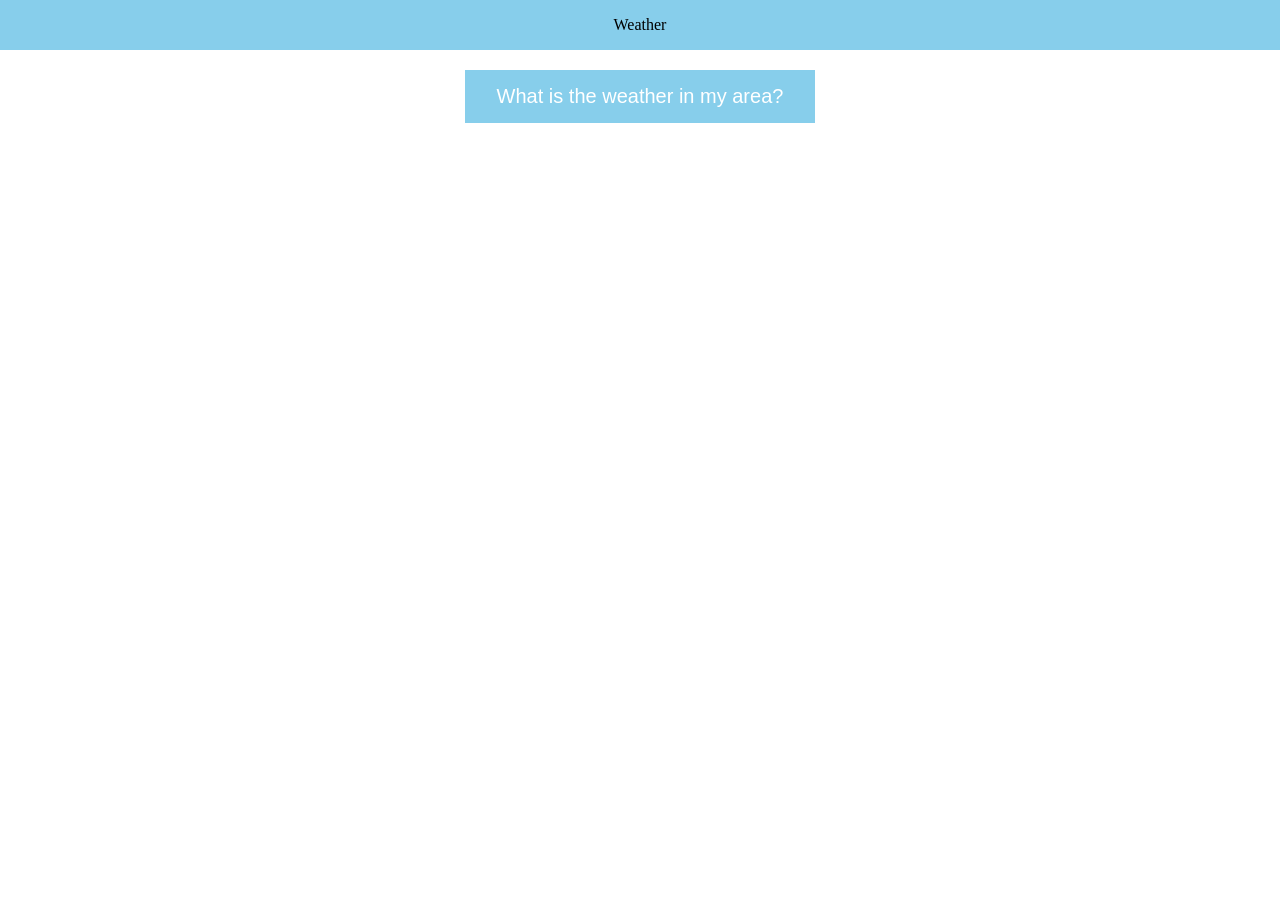
==== index.html @ 6d6f34a9 "changed weather.html -> index.html" ====
<!DOCTYPE html>
<html lang="en">
<head>
    <meta charset="UTF-8">
    <meta name="viewport" content="width=device-width, initial-scale=1.0">
    <title>Weather</title>
    <link rel="stylesheet" href="css/style.css">
    <script src="js/main.js"></script>
</head>
<body>
    <ul class="header__toolbar">
        <li class="toolbar__list"><a href="weather.html">Weather</a></li>
    </ul>
    <div class="header__button"><button class="button" id="button">What is the weather in my area? </button></div>
    <div class = big_wrapper id="total_wrapper">
        <div id="left_button_wrapper"></div>
        <div id="weather-wrapper"></div>
        <div id="button_wrapper"></div>

    </div>


    
</body>
</html>
---- css/style.css ----
@import url('https://fonts.googleapis.com/css2?family=Jost:ital,wght@0,100..900;1,100..900&family=Roboto:ital,wght@0,100..900;1,100..900&display=swap');
@import url('https://fonts.googleapis.com/css2?family=Jost:ital,wght@0,100..900;1,100..900&family=Open+Sans:ital,wght@0,300..800;1,300..800&family=Roboto:ital,wght@0,100..900;1,100..900&display=swap');


* {
  margin: 0;
  padding: 0;
  box-sizing: border-box;
}

.header__title {
  padding: 10px; 
  font-family: "Roboto", sans-serif; 
  display: flex; 
  justify-content: center; 
}

.header__paragraph {
  display: flex; 
  justify-content: center; 
  font-size: 20px; 
}

.header__button {
  padding: 20px; 
  display: flex; 
  justify-content: center; 

}

.button {
  border: 0; 
  background-color: skyblue; 
  color: white; 
  text-decoration: none;
  padding: 15px 32px;
  font-size: 20px; 
  cursor: pointer; 
}

.header__toolbar {
  display: flex;
  justify-content: center;
  list-style-type: none;
  margin: 0;
  padding: 0;
  overflow: hidden; 
  background-color: skyblue;
}



.toolbar__list, a {
  display: block; 
  color: black; 
  text-align: center; 
  text-decoration: none; 
  padding: 8px 2px;
}

.toolbar__list a:hover {
  background-color: gray; 
  color: white; 

}

.citystate {
  font-family: "Roboto", sans-serif; 
  display: block;
  text-align: center;
  
}

#city-state {
  display: flex;
  justify-content: center;
  align-items: center; 
  padding: 10px;
}

#temp { 
  font-family: "Jost", sans-serif; 
  display: flex; 
  justify-content: space-evenly; 
  align-items: center; 
  font-size: 50px; 
  margin-top: 50px; 
}

#forecast { 
  font-family: "Roboto", sans-serif; 
  display: flex; 
  justify-content: center;
  text-align: center; 
  font-size: 24px; 
}

.weather-box {
  width: 350px;
  height: 350px; 
  background-color: lightskyblue;
  border-radius: 8px; 
  z-index: -1;
  color: black; 
  font-family: "Roboto", sans-serif;
}

#next_button {
  width: 50px;
  height: 50px; 
  border-radius: 10px; 
  border: none;
  background-color: lightblue;
  cursor: pointer; 

}

#last_button {
  width: 50px;
  height: 50px; 
  border-radius: 10px; 
  border: none;
  background-color: lightblue;
  cursor: pointer;
  display: flex; 
  align-items: center; 
  justify-content: center; 

}

#total_wrapper {
  display: flex; 
  justify-content: center; 
  gap: 10px; 
  align-items: center;
}



#date {
  font-family: "Jost", sans-serif; 
  display: flex; 
  justify-content: space-evenly; 
  align-items: center; 
  font-size: 25px; 
  margin-top: 50px; 
}
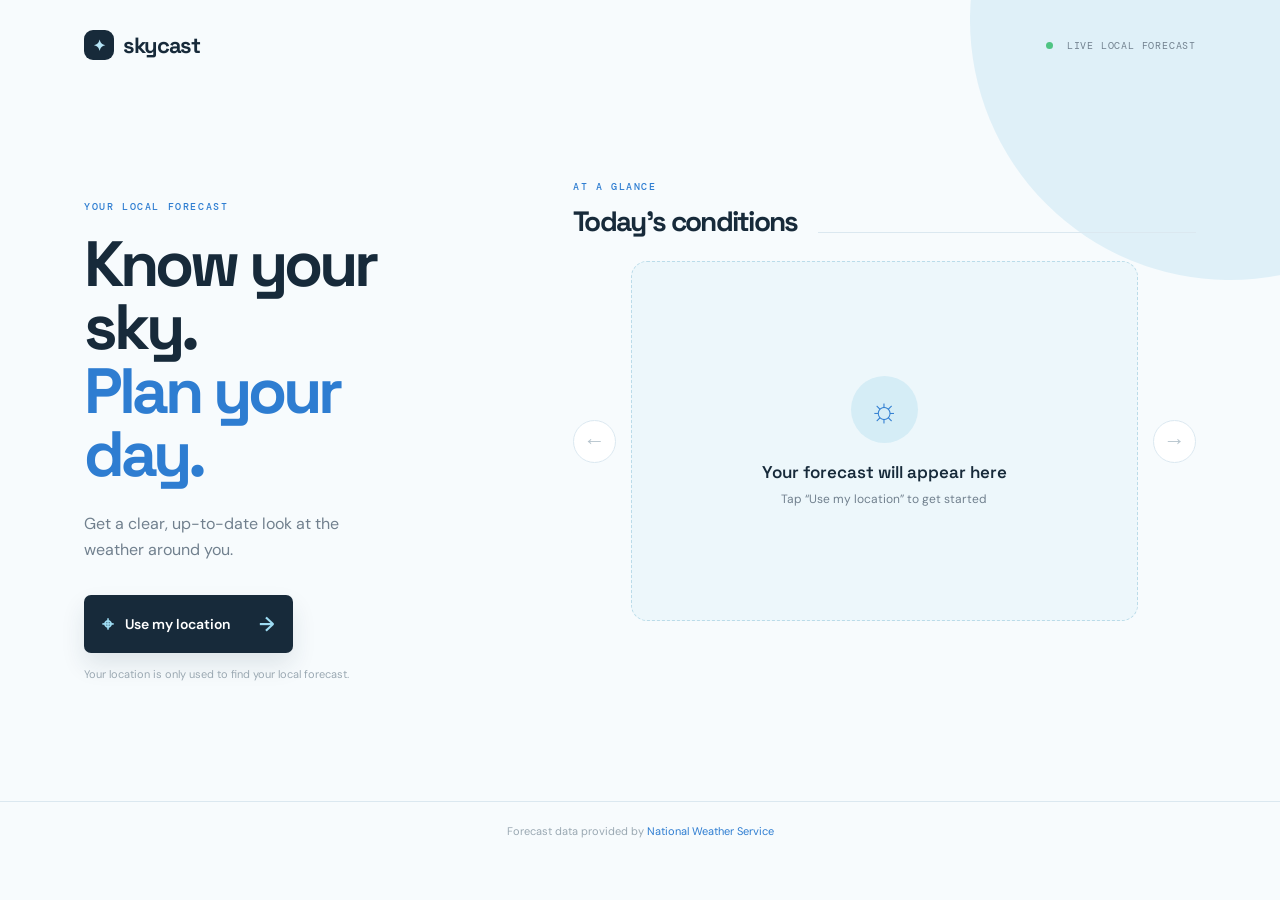
==== commit 1f3e3d77: "updated ui and frontend" ====
--- a/index.html
+++ b/index.html
@@ -3,24 +3,54 @@
 <head>
     <meta charset="UTF-8">
     <meta name="viewport" content="width=device-width, initial-scale=1.0">
-    <title>Weather</title>
+    <meta name="description" content="A simple, beautiful local weather forecast dashboard.">
+    <title>Skycast | Local weather</title>
     <link rel="stylesheet" href="css/style.css">
-    <script src="js/main.js"></script>
+    <script src="js/main.js" defer></script>
 </head>
 <body>
-    <ul class="header__toolbar">
-        <li class="toolbar__list"><a href="weather.html">Weather</a></li>
-    </ul>
-    <div class="header__button"><button class="button" id="button">What is the weather in my area? </button></div>
-    <div class = big_wrapper id="total_wrapper">
-        <div id="left_button_wrapper"></div>
-        <div id="weather-wrapper"></div>
-        <div id="button_wrapper"></div>
+    <header class="site-header">
+        <a class="brand" href="index.html" aria-label="Skycast home">
+            <span class="brand__mark">✦</span>
+            <span>skycast</span>
+        </a>
+        <span class="header-status"><span class="status-dot"></span> Live local forecast</span>
+    </header>
 
-    </div>
+    <main class="page-shell">
+        <section class="intro" aria-labelledby="page-title">
+            <p class="eyebrow">YOUR LOCAL FORECAST</p>
+            <h1 id="page-title">Know your sky.<br><em>Plan your day.</em></h1>
+            <p class="intro__copy">Get a clear, up-to-date look at the weather around you.</p>
+            <button class="button" id="button">
+                <span class="button__icon">⌖</span>
+                <span>Use my location</span>
+                <span class="button__arrow">→</span>
+            </button>
+            <p class="privacy-note">Your location is only used to find your local forecast.</p>
+        </section>
 
-
-    
+        <section class="weather-section" aria-live="polite">
+            <div class="weather-heading">
+                <div>
+                    <p class="eyebrow">AT A GLANCE</p>
+                    <h2>Today’s conditions</h2>
+                </div>
+                <span class="weather-heading__line"></span>
+            </div>
+            <div class="big_wrapper" id="total_wrapper">
+                <button class="forecast-control" id="last_button" aria-label="Show previous forecast" disabled>←</button>
+                <div id="weather-wrapper">
+                    <div class="empty-state">
+                        <div class="empty-state__icon">☼</div>
+                        <p>Your forecast will appear here</p>
+                        <span>Tap “Use my location” to get started</span>
+                    </div>
+                </div>
+                <button class="forecast-control" id="next_button" aria-label="Show next forecast" disabled>→</button>
+            </div>
+        </section>
+    </main>
+    <footer>Forecast data provided by <a href="https://www.weather.gov/" target="_blank" rel="noreferrer">National Weather Service</a></footer>
 </body>
 </html>
-
--- a/css/style.css
+++ b/css/style.css
@@ -1,148 +1,198 @@
-@import url('https://fonts.googleapis.com/css2?family=Jost:ital,wght@0,100..900;1,100..900&family=Roboto:ital,wght@0,100..900;1,100..900&display=swap');
-@import url('https://fonts.googleapis.com/css2?family=Jost:ital,wght@0,100..900;1,100..900&family=Open+Sans:ital,wght@0,300..800;1,300..800&family=Roboto:ital,wght@0,100..900;1,100..900&display=swap');
+@import url('https://fonts.googleapis.com/css2?family=DM+Mono:wght@400;500&family=DM+Sans:wght@400;500;600;700&family=Space+Grotesk:wght@500;600;700&display=swap');
 
-
-* {
-  margin: 0;
-  padding: 0;
-  box-sizing: border-box;
+:root {
+  --ink: #172a3a;
+  --muted: #71808e;
+  --blue: #2e7dd1;
+  --sky: #e9f4fb;
+  --line: #dbe8f0;
+  --white: #ffffff;
 }
 
-.header__title {
-  padding: 10px; 
-  font-family: "Roboto", sans-serif; 
-  display: flex; 
-  justify-content: center; 
+* { box-sizing: border-box; margin: 0; padding: 0; }
+
+body {
+  min-height: 100vh;
+  color: var(--ink);
+  background: #f7fbfd;
+  font-family: "DM Sans", sans-serif;
 }
 
-.header__paragraph {
-  display: flex; 
-  justify-content: center; 
-  font-size: 20px; 
+body::before {
+  background: #dff0f8;
+  border-radius: 50%;
+  content: "";
+  height: 520px;
+  position: fixed;
+  right: -210px;
+  top: -240px;
+  width: 520px;
+  z-index: -1;
 }
 
-.header__button {
-  padding: 20px; 
-  display: flex; 
-  justify-content: center; 
-
+.site-header {
+  align-items: center;
+  display: flex;
+  justify-content: space-between;
+  margin: 0 auto;
+  max-width: 1180px;
+  padding: 30px 34px;
 }
 
-.button {
-  border: 0; 
-  background-color: skyblue; 
-  color: white; 
+.brand {
+  align-items: center;
+  color: var(--ink);
+  display: flex;
+  font-family: "Space Grotesk", sans-serif;
+  font-size: 22px;
+  font-weight: 700;
+  gap: 9px;
+  letter-spacing: -.06em;
   text-decoration: none;
-  padding: 15px 32px;
-  font-size: 20px; 
-  cursor: pointer; 
 }
 
-.header__toolbar {
+.brand__mark {
+  align-items: center;
+  background: var(--ink);
+  border-radius: 9px;
+  color: #b7e5f7;
   display: flex;
+  font-size: 15px;
+  height: 30px;
   justify-content: center;
-  list-style-type: none;
-  margin: 0;
-  padding: 0;
-  overflow: hidden; 
-  background-color: skyblue;
+  letter-spacing: 0;
+  width: 30px;
 }
 
-
-
-.toolbar__list, a {
-  display: block; 
-  color: black; 
-  text-align: center; 
-  text-decoration: none; 
-  padding: 8px 2px;
+.header-status {
+  color: var(--muted);
+  font-family: "DM Mono", monospace;
+  font-size: 10px;
+  letter-spacing: .08em;
+  text-transform: uppercase;
 }
 
-.toolbar__list a:hover {
-  background-color: gray; 
-  color: white; 
-
+.status-dot {
+  background: #4fc483;
+  border-radius: 50%;
+  display: inline-block;
+  height: 7px;
+  margin-right: 7px;
+  width: 7px;
 }
 
-.citystate {
-  font-family: "Roboto", sans-serif; 
-  display: block;
-  text-align: center;
-  
+.page-shell {
+  display: grid;
+  gap: clamp(50px, 9vw, 130px);
+  grid-template-columns: minmax(280px, .75fr) minmax(450px, 1.25fr);
+  margin: 0 auto;
+  max-width: 1180px;
+  padding: 90px 34px 120px;
 }
 
-#city-state {
-  display: flex;
-  justify-content: center;
-  align-items: center; 
-  padding: 10px;
+.intro { padding-top: 20px; }
+.eyebrow {
+  color: var(--blue);
+  font-family: "DM Mono", monospace;
+  font-size: 10px;
+  font-weight: 500;
+  letter-spacing: .16em;
+  margin-bottom: 20px;
 }
 
-#temp { 
-  font-family: "Jost", sans-serif; 
-  display: flex; 
-  justify-content: space-evenly; 
-  align-items: center; 
-  font-size: 50px; 
-  margin-top: 50px; 
+h1, h2 { font-family: "Space Grotesk", sans-serif; letter-spacing: -.06em; }
+h1 { font-size: clamp(45px, 5vw, 72px); line-height: .99; }
+h1 em { color: var(--blue); font-style: normal; }
+.intro__copy { color: var(--muted); font-size: 16px; line-height: 1.6; margin: 25px 0 32px; max-width: 290px; }
+
+.button {
+  align-items: center;
+  background: var(--ink);
+  border: 0;
+  border-radius: 7px;
+  box-shadow: 0 12px 25px #18344a1c;
+  color: white;
+  cursor: pointer;
+  display: flex;
+  font: 600 14px "DM Sans", sans-serif;
+  gap: 12px;
+  justify-content: center;
+  padding: 16px 18px;
+  transition: background .2s, transform .2s;
 }
+.button:hover { background: var(--blue); transform: translateY(-2px); }
+.button:disabled { cursor: wait; opacity: .7; transform: none; }
+.button__icon { color: #9edcf3; font-size: 20px; line-height: 0; }
+.button__arrow { color: #9edcf3; font-size: 20px; margin-left: 17px; }
+.privacy-note { color: #9aa8b2; font-size: 11px; margin-top: 14px; }
 
-#forecast { 
-  font-family: "Roboto", sans-serif; 
-  display: flex; 
+.weather-heading { align-items: end; display: flex; gap: 20px; margin-bottom: 22px; }
+.weather-heading .eyebrow { margin-bottom: 10px; }
+h2 { font-size: 28px; }
+.weather-heading__line { background: var(--line); flex: 1; height: 1px; margin-bottom: 6px; }
+
+.big_wrapper { align-items: center; display: flex; gap: 15px; }
+#weather-wrapper { flex: 1; min-width: 0; }
+.forecast-control {
+  align-items: center;
+  background: var(--white);
+  border: 1px solid var(--line);
+  border-radius: 50%;
+  color: var(--blue);
+  cursor: pointer;
+  display: flex;
+  flex-shrink: 0;
+  font-size: 22px;
+  height: 43px;
   justify-content: center;
-  text-align: center; 
-  font-size: 24px; 
+  transition: all .2s;
+  width: 43px;
 }
+.forecast-control:hover:not(:disabled) { background: var(--blue); color: white; transform: scale(1.05); }
+.forecast-control:disabled { color: #b7c5ce; cursor: not-allowed; }
 
 .weather-box {
-  width: 350px;
-  height: 350px; 
-  background-color: lightskyblue;
-  border-radius: 8px; 
-  z-index: -1;
-  color: black; 
-  font-family: "Roboto", sans-serif;
+  background: var(--white);
+  border: 1px solid var(--line);
+  border-radius: 16px;
+  box-shadow: 0 20px 50px #234d6714;
+  min-height: 360px;
+  overflow: hidden;
+  padding: 27px 30px;
 }
+.weather-box__topline { align-items: center; border-bottom: 1px solid var(--line); display: flex; justify-content: space-between; padding-bottom: 18px; }
+.weather-box__location { color: var(--muted); font-size: 13px; font-weight: 600; }
+.weather-box__period { color: var(--blue); font-family: "DM Mono", monospace; font-size: 10px; letter-spacing: .1em; text-transform: uppercase; }
+.weather-box__main { align-items: center; display: flex; gap: 25px; padding: 25px 0; }
+.weather-box__icon { color: #f4b74b; font-size: 82px; line-height: 1; width: 105px; }
+.temperature { font-family: "Space Grotesk", sans-serif; font-size: clamp(56px, 7vw, 78px); font-weight: 600; letter-spacing: -.08em; line-height: .9; }
+.temperature sup { font-size: 20px; letter-spacing: 0; margin-left: 5px; vertical-align: top; }
+.forecast { color: var(--muted); font-size: 14px; margin-top: 13px; }
+.weather-box__details { border-top: 1px solid var(--line); display: grid; gap: 22px; grid-template-columns: .7fr 1.3fr; padding-top: 19px; }
+.weather-box__details div { display: flex; flex-direction: column; gap: 4px; }
+.weather-box__details span { color: #93a2ad; font: 10px "DM Mono", monospace; letter-spacing: .1em; }
+.weather-box__details strong { font-size: 13px; line-height: 1.4; }
+.weather-box__details small { color: var(--muted); font-size: 11px; }
 
-#next_button {
-  width: 50px;
-  height: 50px; 
-  border-radius: 10px; 
-  border: none;
-  background-color: lightblue;
-  cursor: pointer; 
+.empty-state { align-items: center; background: #edf7fb; border: 1px dashed #bbdce9; border-radius: 16px; color: var(--ink); display: flex; flex-direction: column; justify-content: center; min-height: 360px; padding: 30px; text-align: center; }
+.empty-state__icon { align-items: center; background: #d5edf6; border-radius: 50%; color: var(--blue); display: flex; font-size: 33px; height: 67px; justify-content: center; margin-bottom: 18px; width: 67px; }
+.empty-state p { font-family: "Space Grotesk", sans-serif; font-size: 17px; font-weight: 600; }
+.empty-state span { color: var(--muted); font-size: 12px; margin-top: 8px; }
+.loader { animation: spin 1s linear infinite; border: 3px solid #c5e1eb; border-radius: 50%; border-top-color: var(--blue); height: 38px; margin-bottom: 20px; width: 38px; }
+@keyframes spin { to { transform: rotate(360deg); } }
+.error-state .empty-state__icon { background: #fce9e7; color: #d26c61; }
 
+footer { border-top: 1px solid var(--line); color: #9aa8b2; font-size: 11px; padding: 22px 34px; text-align: center; }
+footer a { color: var(--blue); text-decoration: none; }
+
+@media (max-width: 760px) {
+  .site-header { padding: 22px 20px; }
+  .header-status { font-size: 8px; }
+  .page-shell { display: block; padding: 45px 20px 75px; }
+  .intro { padding-top: 0; }
+  .weather-section { margin-top: 70px; }
+  .weather-box { padding: 22px 20px; }
+  .weather-box__main { gap: 12px; }
+  .weather-box__icon { font-size: 64px; width: 78px; }
+  .weather-box__topline { align-items: start; flex-direction: column; gap: 8px; }
 }
-
-#last_button {
-  width: 50px;
-  height: 50px; 
-  border-radius: 10px; 
-  border: none;
-  background-color: lightblue;
-  cursor: pointer;
-  display: flex; 
-  align-items: center; 
-  justify-content: center; 
-
-}
-
-#total_wrapper {
-  display: flex; 
-  justify-content: center; 
-  gap: 10px; 
-  align-items: center;
-}
-
-
-
-#date {
-  font-family: "Jost", sans-serif; 
-  display: flex; 
-  justify-content: space-evenly; 
-  align-items: center; 
-  font-size: 25px; 
-  margin-top: 50px; 
-}
-
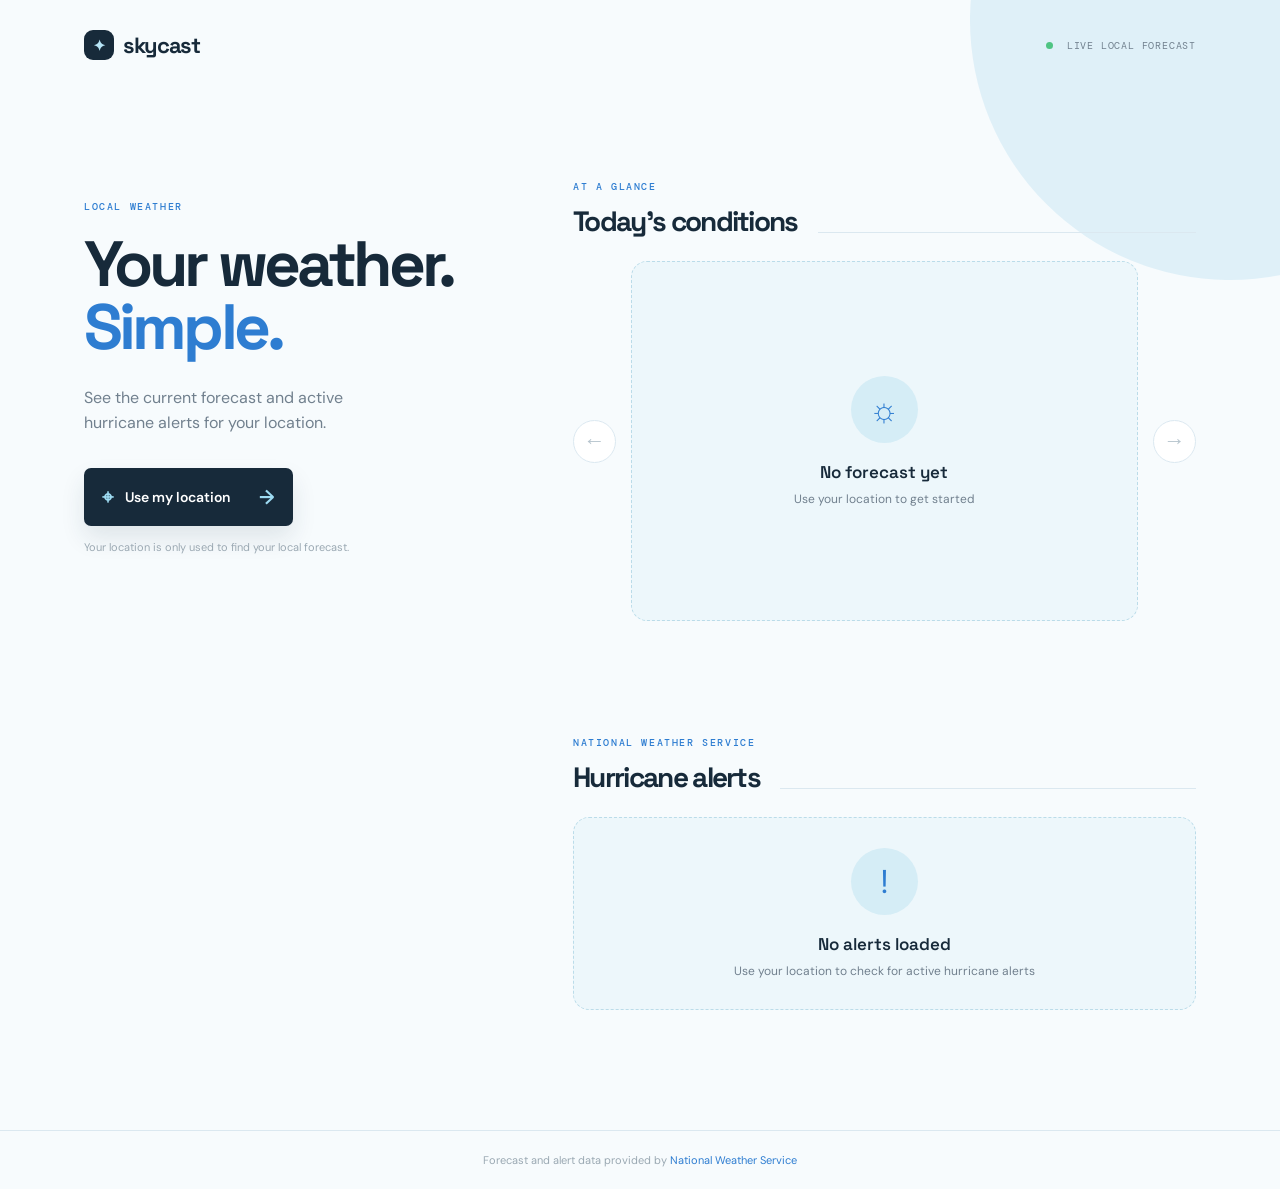
==== commit e5f1009b: "added ui improvements and hurricane alerts" ====
--- a/index.html
+++ b/index.html
@@ -3,7 +3,7 @@
 <head>
     <meta charset="UTF-8">
     <meta name="viewport" content="width=device-width, initial-scale=1.0">
-    <meta name="description" content="A simple, beautiful local weather forecast dashboard.">
+    <meta name="description" content="Simple local weather and hurricane alerts from the National Weather Service.">
     <title>Skycast | Local weather</title>
     <link rel="stylesheet" href="css/style.css">
     <script src="js/main.js" defer></script>
@@ -19,9 +19,9 @@
 
     <main class="page-shell">
         <section class="intro" aria-labelledby="page-title">
-            <p class="eyebrow">YOUR LOCAL FORECAST</p>
-            <h1 id="page-title">Know your sky.<br><em>Plan your day.</em></h1>
-            <p class="intro__copy">Get a clear, up-to-date look at the weather around you.</p>
+            <p class="eyebrow">LOCAL WEATHER</p>
+            <h1 id="page-title">Your weather.<br><em>Simple.</em></h1>
+            <p class="intro__copy">See the current forecast and active hurricane alerts for your location.</p>
             <button class="button" id="button">
                 <span class="button__icon">⌖</span>
                 <span>Use my location</span>
@@ -43,14 +43,31 @@
                 <div id="weather-wrapper">
                     <div class="empty-state">
                         <div class="empty-state__icon">☼</div>
-                        <p>Your forecast will appear here</p>
-                        <span>Tap “Use my location” to get started</span>
+                        <p>No forecast yet</p>
+                        <span>Use your location to get started</span>
                     </div>
                 </div>
                 <button class="forecast-control" id="next_button" aria-label="Show next forecast" disabled>→</button>
             </div>
         </section>
+
+        <section class="alerts-section" aria-live="polite" aria-labelledby="alerts-title">
+            <div class="weather-heading">
+                <div>
+                    <p class="eyebrow">NATIONAL WEATHER SERVICE</p>
+                    <h2 id="alerts-title">Hurricane alerts</h2>
+                </div>
+                <span class="weather-heading__line"></span>
+            </div>
+            <div id="alerts-wrapper">
+                <div class="empty-state alert-empty-state">
+                    <div class="empty-state__icon">!</div>
+                    <p>No alerts loaded</p>
+                    <span>Use your location to check for active hurricane alerts</span>
+                </div>
+            </div>
+        </section>
     </main>
-    <footer>Forecast data provided by <a href="https://www.weather.gov/" target="_blank" rel="noreferrer">National Weather Service</a></footer>
+    <footer>Forecast and alert data provided by <a href="https://www.weather.gov/" target="_blank" rel="noreferrer">National Weather Service</a></footer>
 </body>
 </html>
--- a/css/style.css
+++ b/css/style.css
@@ -182,6 +182,45 @@
 @keyframes spin { to { transform: rotate(360deg); } }
 .error-state .empty-state__icon { background: #fce9e7; color: #d26c61; }
 
+.alerts-section { grid-column: 2; }
+.alert-empty-state { min-height: 180px; }
+.alert-card {
+  align-items: flex-start;
+  background: var(--white);
+  border: 1px solid var(--line);
+  border-left: 5px solid #e4a52e;
+  border-radius: 12px;
+  box-shadow: 0 12px 30px #234d6710;
+  display: flex;
+  gap: 16px;
+  margin-bottom: 12px;
+  padding: 18px 20px;
+}
+.alert-card--danger { border-left-color: #d45b52; }
+.alert-card--clear { border-left-color: #4fc483; }
+.alert-card__icon {
+  align-items: center;
+  background: #fff3d8;
+  border-radius: 50%;
+  color: #a76d08;
+  display: flex;
+  flex-shrink: 0;
+  font-weight: 700;
+  height: 30px;
+  justify-content: center;
+  width: 30px;
+}
+.alert-card--danger .alert-card__icon { background: #fce9e7; color: #b0443c; }
+.alert-card--clear .alert-card__icon { background: #e4f6ec; color: #27854e; }
+.alert-card__content { min-width: 0; width: 100%; }
+.alert-card__topline { align-items: center; display: flex; gap: 12px; justify-content: space-between; }
+.alert-card__topline strong { font-family: "Space Grotesk", sans-serif; font-size: 16px; }
+.alert-card__topline span { color: #a76d08; font: 10px "DM Mono", monospace; text-transform: uppercase; }
+.alert-card--danger .alert-card__topline span { color: #b0443c; }
+.alert-card p { color: var(--muted); font-size: 13px; line-height: 1.5; margin-top: 7px; }
+.alert-card__headline { color: var(--ink) !important; font-weight: 600; }
+.alert-card small { color: #93a2ad; display: block; font-size: 11px; margin-top: 10px; }
+
 footer { border-top: 1px solid var(--line); color: #9aa8b2; font-size: 11px; padding: 22px 34px; text-align: center; }
 footer a { color: var(--blue); text-decoration: none; }
 
@@ -191,8 +230,10 @@
   .page-shell { display: block; padding: 45px 20px 75px; }
   .intro { padding-top: 0; }
   .weather-section { margin-top: 70px; }
+  .alerts-section { margin-top: 70px; }
   .weather-box { padding: 22px 20px; }
   .weather-box__main { gap: 12px; }
   .weather-box__icon { font-size: 64px; width: 78px; }
   .weather-box__topline { align-items: start; flex-direction: column; gap: 8px; }
-}
+  .alert-card__topline { align-items: flex-start; flex-direction: column; gap: 5px; }
+}
